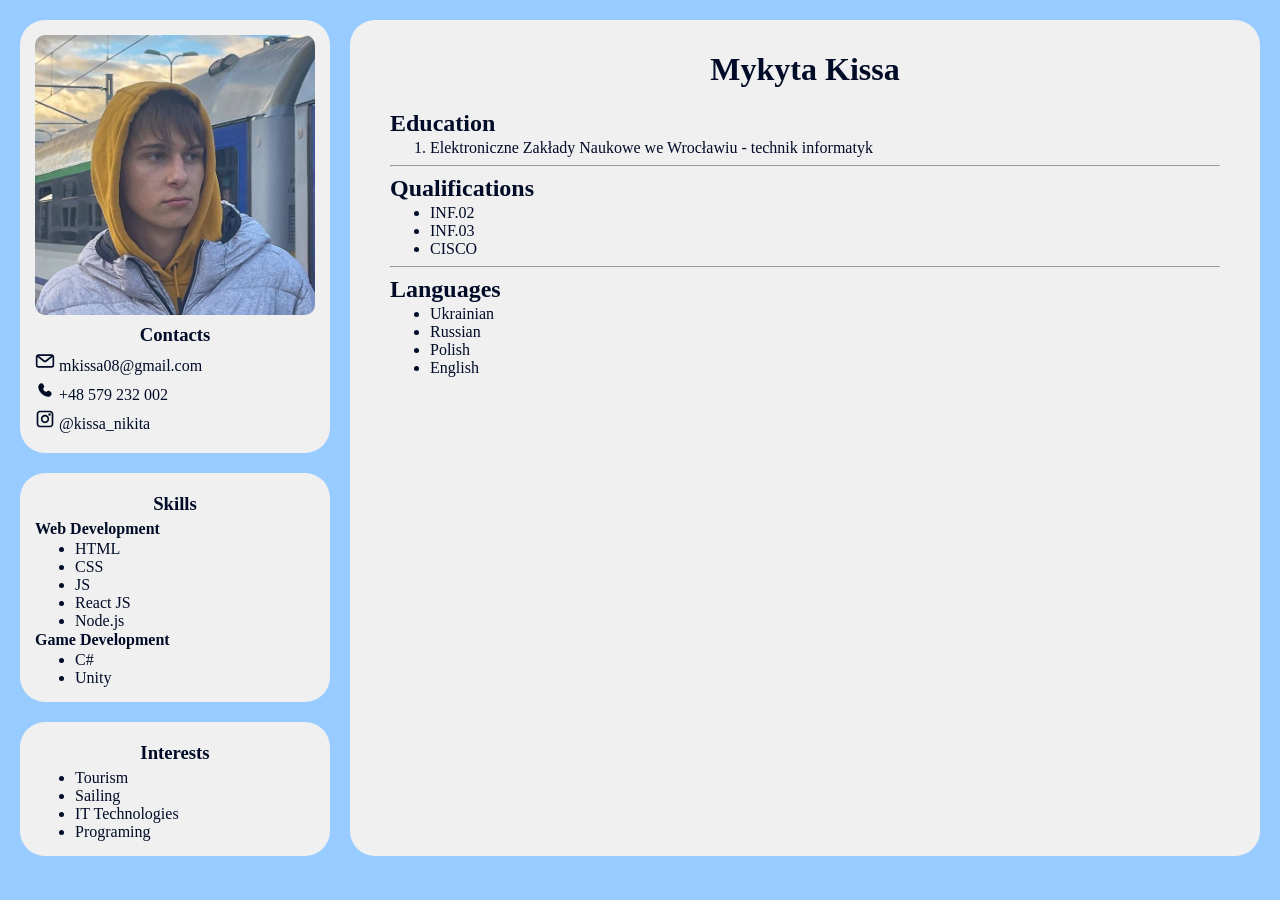
==== index.html @ 8206e215 "CV v1" ====
<!doctype html>
<html lang="en">
    <head>
        <meta charset="utf-8">
        <link rel="stylesheet" href="style.css">
        <title>Mykyta Kissa</title>
    </head>
    <body>
        <div id="contacts">
            <img src="graphics/my-photo.JPG">
            <h3 class="centred">Contacts</h3>
            <p>
                <svg><use href="./graphics/icons.svg#icon-mail"></use></svg>
                <a href="mailto:mkissa08@gmail.com">mkissa08@gmail.com</a>
            </p>
            <p>
                <svg><use href="./graphics/icons.svg#icon-phone"></use></svg>
                <a href="tel:+48579232002">+48 579 232 002</a>
            </p>
            <p>
                <svg><use href="./graphics/icons.svg#icon-instagram"></use></svg>
                <a href="https://www.instagram.com/kissa_nikita">@kissa_nikita</a>
            </p>
        </div>
        <div id="skills">
            <h3 class="centred">Skills</h3>
            <h4>Web Development</h4>
            <ul>
                <li>HTML</li>
                <li>CSS</li>
                <li>JS</li>
                <li>React JS</li>
                <li>Node.js</li>
            </ul>
            <h4>Game Development</h4>
            <ul>
                <li>C#</li>
                <li>Unity</li>
            </ul>
        </div>
        <div id="interests">
            <h3 class="centred">Interests</h3>
            <ul>
                <li>Tourism</li>
                <li>Sailing</li>
                <li>IT Technologies</li>
                <li>Programing</li>
            </ul>
        </div>
        <div id="main-body">
            <h1 class="centred">Mykyta Kissa</h1>
            <h2>Education</h2>
            <ol>
                <li>Elektroniczne Zakłady Naukowe we Wrocławiu - technik informatyk</li>
            </ol>
            <hr>
            <h2>Qualifications</h2>
            <ul>
                <li>INF.02</li>
                <li>INF.03</li>
                <li>CISCO</li>
            </ul>
            <hr>
            <h2>Languages</h2>
            <ul>
                <li>Ukrainian</li>
                <li>Russian</li>
                <li>Polish</li>
                <li>English</li>
            </ul>
        </div>
    </body>
</html>
---- style.css ----
:root {
	--main-color: #98cbff;
	--back-color: #f0f0f0;
	--text-color: #000b27;
}

#sm-wrapper{
	display: none;
}

*{
	color: var(--text-color);
}

.centred{
	text-align: center;
}

body{
	font-family: Calibri, serif;

	background-color: var(--main-color);

	margin: 20px;

	display: grid;
	grid-template-columns: 310px 3fr;
	grid-template-rows: auto auto auto;
	grid-gap: 20px;
	grid-template-areas: 	"contacts main-body"
							"skills main-body"
							"interests main-body";
}

#contacts{grid-area: contacts;}
#skills{grid-area: skills;}
#interests{grid-area: interests;}
#main-body{
	grid-area: main-body;
	padding: 10px 40px;
}

div{
	background-color: var(--back-color);
	border-radius: 25px;

	padding: 15px;
}

#contacts img{

	width: 100%;
	border-radius: 10px;
}

#contacts p{
	margin: 5px 0
}

h2{
	margin: 2px 0;
}

h3{
	margin: 5px 0;
}

h4{
	margin: 1px 0;
}

ul, ol{
	margin: 2px 0 0 0;
}

svg{
	fill: var(--text-color);
	width: 20px;
	height: 20px;
}

a{
	color: var(--text-color);
	text-decoration: none;
}
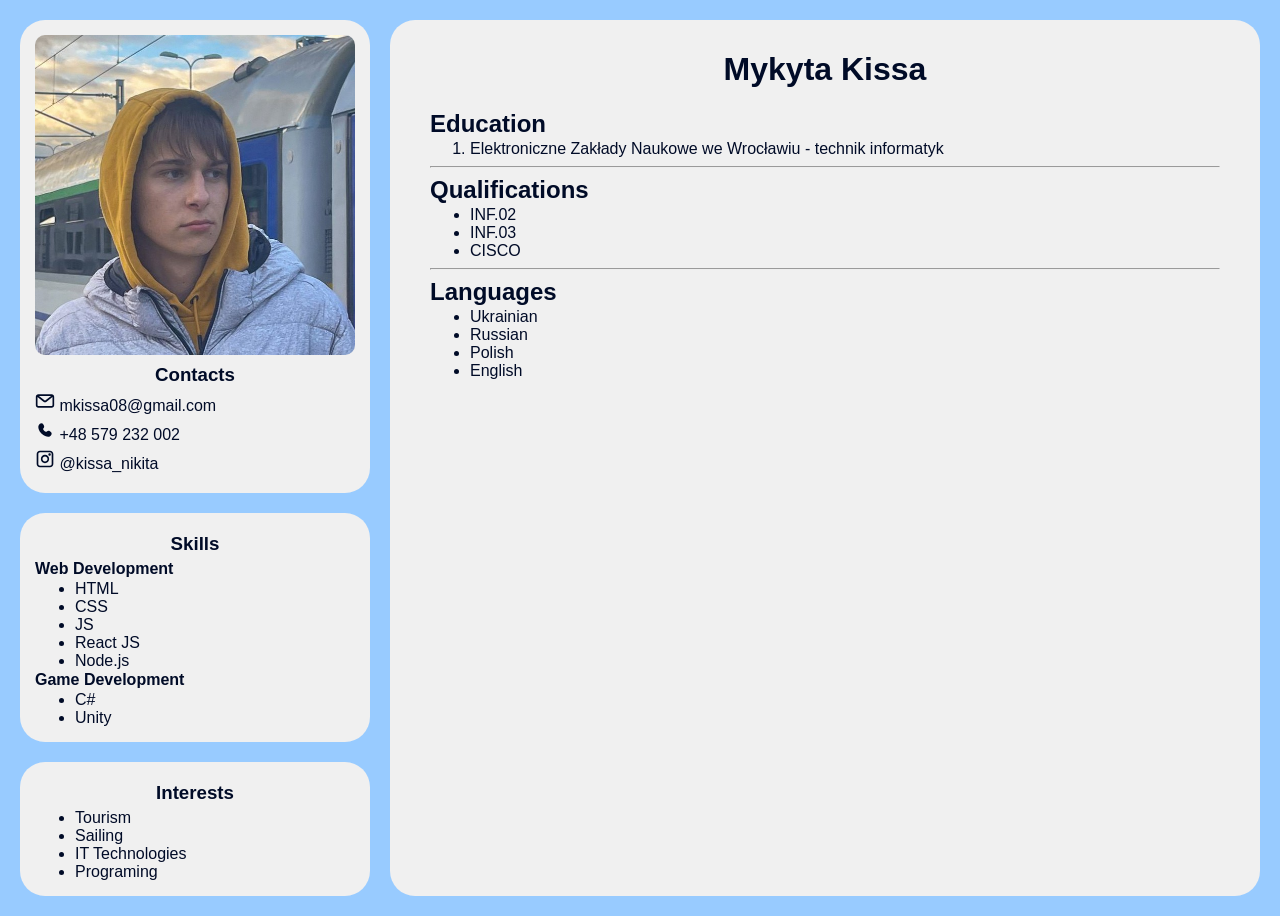
==== commit 92707f1d: "Responsibility 2" ====
--- a/index.html
+++ b/index.html
@@ -1,73 +1,88 @@
-<!doctype html>
-<html lang="en">
-    <head>
-        <meta charset="utf-8">
-        <link rel="stylesheet" href="style.css">
-        <title>Mykyta Kissa</title>
-    </head>
-    <body>
-        <div id="contacts">
-            <img src="graphics/my-photo.JPG">
-            <h3 class="centred">Contacts</h3>
-            <p>
-                <svg><use href="./graphics/icons.svg#icon-mail"></use></svg>
-                <a href="mailto:mkissa08@gmail.com">mkissa08@gmail.com</a>
-            </p>
-            <p>
-                <svg><use href="./graphics/icons.svg#icon-phone"></use></svg>
-                <a href="tel:+48579232002">+48 579 232 002</a>
-            </p>
-            <p>
-                <svg><use href="./graphics/icons.svg#icon-instagram"></use></svg>
-                <a href="https://www.instagram.com/kissa_nikita">@kissa_nikita</a>
-            </p>
-        </div>
-        <div id="skills">
-            <h3 class="centred">Skills</h3>
-            <h4>Web Development</h4>
-            <ul>
-                <li>HTML</li>
-                <li>CSS</li>
-                <li>JS</li>
-                <li>React JS</li>
-                <li>Node.js</li>
-            </ul>
-            <h4>Game Development</h4>
-            <ul>
-                <li>C#</li>
-                <li>Unity</li>
-            </ul>
-        </div>
-        <div id="interests">
-            <h3 class="centred">Interests</h3>
-            <ul>
-                <li>Tourism</li>
-                <li>Sailing</li>
-                <li>IT Technologies</li>
-                <li>Programing</li>
-            </ul>
-        </div>
-        <div id="main-body">
-            <h1 class="centred">Mykyta Kissa</h1>
-            <h2>Education</h2>
-            <ol>
-                <li>Elektroniczne Zakłady Naukowe we Wrocławiu - technik informatyk</li>
-            </ol>
-            <hr>
-            <h2>Qualifications</h2>
-            <ul>
-                <li>INF.02</li>
-                <li>INF.03</li>
-                <li>CISCO</li>
-            </ul>
-            <hr>
-            <h2>Languages</h2>
-            <ul>
-                <li>Ukrainian</li>
-                <li>Russian</li>
-                <li>Polish</li>
-                <li>English</li>
-            </ul>
-        </div>
-    </body>
+<!doctype html>
+<html lang="en">
+    <head>
+        <meta charset="utf-8">
+        <link rel="stylesheet" href="style.css">
+        <title>Mykyta Kissa</title>
+
+        <meta name="viewport" content="width=device-width, initial-scale=1.0">
+
+        <meta property="og:url" content="https://nikitakissa.github.io">
+        <meta property="og:type" content="website">
+        <meta property="og:title" content="Mykyta Kissa">
+        <meta property="og:description" content="Mykyta Kissa - junior web fullstack developer, with huge ambitions">
+        <meta property="og:image" content="https://nikitakissa.github.io/graphics/my-photo.JPG">
+
+        <meta name="twitter:card" content="summary_large_image">
+        <meta property="twitter:domain" content="nikitakissa.github.io">
+        <meta property="twitter:url" content="https://nikitakissa.github.io">
+        <meta name="twitter:title" content="Mykyta Kissa">
+        <meta name="twitter:description" content="Mykyta Kissa - junior web fullstack developer, with huge ambitions">
+        <meta name="twitter:image" content="https://nikitakissa.github.io/graphics/my-photo.JPG">
+    </head>
+    <body>
+        <div id="contacts">
+            <img src="graphics/my-photo.JPG">
+            <h3 class="centred">Contacts</h3>
+            <p>
+                <svg><use href="./graphics/icons.svg#icon-mail"></use></svg>
+                <a href="mailto:mkissa08@gmail.com">mkissa08@gmail.com</a>
+            </p>
+            <p>
+                <svg><use href="./graphics/icons.svg#icon-phone"></use></svg>
+                <a href="tel:+48579232002">+48 579 232 002</a>
+            </p>
+            <p>
+                <svg><use href="./graphics/icons.svg#icon-instagram"></use></svg>
+                <a href="https://www.instagram.com/kissa_nikita">@kissa_nikita</a>
+            </p>
+        </div>
+        <div id="skills">
+            <h3 class="centred">Skills</h3>
+            <h4>Web Development</h4>
+            <ul>
+                <li>HTML</li>
+                <li>CSS</li>
+                <li>JS</li>
+                <li>React JS</li>
+                <li>Node.js</li>
+            </ul>
+            <h4>Game Development</h4>
+            <ul>
+                <li>C#</li>
+                <li>Unity</li>
+            </ul>
+        </div>
+        <div id="interests">
+            <h3 class="centred">Interests</h3>
+            <ul>
+                <li>Tourism</li>
+                <li>Sailing</li>
+                <li>IT Technologies</li>
+                <li>Programing</li>
+            </ul>
+        </div>
+        <div id="main-body">
+            <h1 class="centred">Mykyta Kissa</h1>
+            <h2>Education</h2>
+            <ol>
+                <li>Elektroniczne Zakłady Naukowe we Wrocławiu - technik informatyk</li>
+            </ol>
+            <hr>
+            <h2>Qualifications</h2>
+            <ul>
+                <li>INF.02</li>
+                <li>INF.03</li>
+                <li>CISCO</li>
+            </ul>
+            <hr>
+            <h2>Languages</h2>
+            <ul>
+                <li>Ukrainian</li>
+                <li>Russian</li>
+                <li>Polish</li>
+                <li>English</li>
+            </ul>
+        </div>
+    </body>
 </html>
--- a/style.css
+++ b/style.css
@@ -1,85 +1,105 @@
-:root {
-	--main-color: #98cbff;
-	--back-color: #f0f0f0;
-	--text-color: #000b27;
-}
-
-#sm-wrapper{
-	display: none;
-}
-
-*{
-	color: var(--text-color);
-}
-
-.centred{
-	text-align: center;
-}
-
-body{
-	font-family: Calibri, serif;
-
-	background-color: var(--main-color);
-
-	margin: 20px;
-
-	display: grid;
-	grid-template-columns: 310px 3fr;
-	grid-template-rows: auto auto auto;
-	grid-gap: 20px;
-	grid-template-areas: 	"contacts main-body"
-							"skills main-body"
-							"interests main-body";
-}
-
-#contacts{grid-area: contacts;}
-#skills{grid-area: skills;}
-#interests{grid-area: interests;}
-#main-body{
-	grid-area: main-body;
-	padding: 10px 40px;
-}
-
-div{
-	background-color: var(--back-color);
-	border-radius: 25px;
-
-	padding: 15px;
-}
-
-#contacts img{
-
-	width: 100%;
-	border-radius: 10px;
-}
-
-#contacts p{
-	margin: 5px 0
-}
-
-h2{
-	margin: 2px 0;
-}
-
-h3{
-	margin: 5px 0;
-}
-
-h4{
-	margin: 1px 0;
-}
-
-ul, ol{
-	margin: 2px 0 0 0;
-}
-
-svg{
-	fill: var(--text-color);
-	width: 20px;
-	height: 20px;
-}
-
-a{
-	color: var(--text-color);
-	text-decoration: none;
+:root {
+	--main-color: #98cbff;
+	--back-color: #f0f0f0;
+	--text-color: #000b27;
+}
+
+#sm-wrapper{
+	display: none;
+}
+
+*{
+	color: var(--text-color);
+}
+
+.centred{
+	text-align: center;
+}
+
+body{
+	font-family: Calibri, sans-serif;
+
+	background-color: var(--main-color);
+
+	margin: 20px;
+
+	display: grid;
+	grid-template-columns: 350px 3fr;
+	grid-template-rows: auto auto auto;
+	grid-gap: 20px;
+	grid-template-areas: 	"contacts main-body"
+							"skills main-body"
+							"interests main-body";
+}
+
+#contacts{grid-area: contacts;}
+#skills{grid-area: skills;}
+#interests{grid-area: interests;}
+#main-body{
+	grid-area: main-body;
+	padding: 10px 40px;
+}
+
+div{
+	background-color: var(--back-color);
+	border-radius: 25px;
+
+	/* filter: drop-shadow(5px 5px 5px #8cd5ff); */
+
+	padding: 15px;
+}
+
+#contacts img{
+
+	width: 100%;
+	border-radius: 10px;
+}
+
+#contacts p{
+	margin: 5px 0
+}
+
+h2{
+	margin: 2px 0;
+}
+
+h3{
+	margin: 5px 0;
+}
+
+h4{
+	margin: 1px 0;
+}
+
+ul, ol{
+	margin: 2px 0 0 0;
+}
+
+svg{
+	fill: var(--text-color);
+	width: 20px;
+	height: 20px;
+}
+
+a{
+	color: var(--text-color);
+	text-decoration: none;
+}
+
+@media screen and (width > 1350px){
+	body{
+		width: 1350px;
+		margin: 20px auto;
+	}
+}
+
+@media screen and (width < 750px){
+	body{
+		grid-template-columns: 1fr;
+		grid-auto-rows: auto;
+		grid-template-areas: 	"contacts"
+								"skills"
+								"interests"
+								"main-body";
+	}
 }
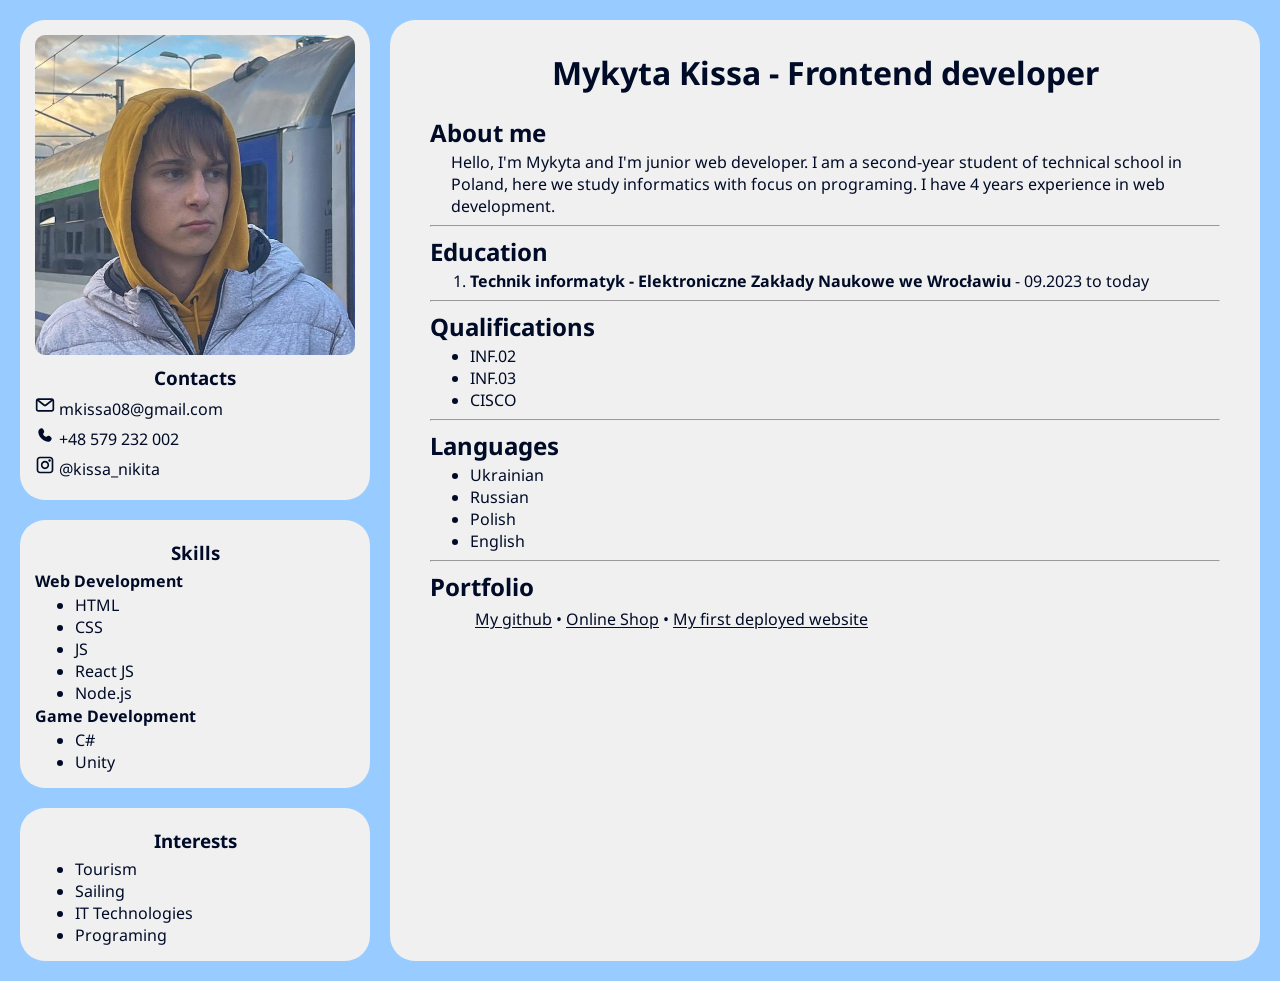
==== commit 7ebe2e63: "CV v3" ====
--- a/index.html
+++ b/index.html
@@ -4,6 +4,8 @@
         <meta charset="utf-8">
         <link rel="stylesheet" href="style.css">
         <title>Mykyta Kissa</title>
+
+        <link href="https://fonts.googleapis.com/css2?family=Noto+Sans:ital,wght@0,100..900;1,100..900&display=swap" rel="stylesheet">
 
         <meta name="viewport" content="width=device-width, initial-scale=1.0">
 
@@ -22,20 +24,22 @@
     </head>
     <body>
         <div id="contacts">
-            <img src="graphics/my-photo.JPG">
+            <img src="graphics/my-photo.JPG" alt="Mykyta's photo">
             <h3 class="centred">Contacts</h3>
-            <p>
-                <svg><use href="./graphics/icons.svg#icon-mail"></use></svg>
-                <a href="mailto:mkissa08@gmail.com">mkissa08@gmail.com</a>
-            </p>
-            <p>
-                <svg><use href="./graphics/icons.svg#icon-phone"></use></svg>
-                <a href="tel:+48579232002">+48 579 232 002</a>
-            </p>
-            <p>
-                <svg><use href="./graphics/icons.svg#icon-instagram"></use></svg>
-                <a href="https://www.instagram.com/kissa_nikita">@kissa_nikita</a>
-            </p>
+            <nav>
+                <p>
+                    <svg><use href="./graphics/icons.svg#icon-mail"></use></svg>
+                    <a href="mailto:mkissa08@gmail.com">mkissa08@gmail.com</a>
+                </p>
+                <p>
+                    <svg><use href="./graphics/icons.svg#icon-phone"></use></svg>
+                    <a href="tel:+48579232002">+48 579 232 002</a>
+                </p>
+                <p>
+                    <svg><use href="./graphics/icons.svg#icon-instagram"></use></svg>
+                    <a href="https://www.instagram.com/kissa_nikita">@kissa_nikita</a>
+                </p>
+            </nav>
         </div>
         <div id="skills">
             <h3 class="centred">Skills</h3>
@@ -63,12 +67,18 @@
             </ul>
         </div>
         <div id="main-body">
-            <h1 class="centred">Mykyta Kissa</h1>
+            <h1 class="centred"><strong>Mykyta Kissa</strong> - Frontend developer</h1>
+
+            <h2>About me</h2>
+            <p>Hello, I'm Mykyta and I'm junior web developer. I am a second-year student of technical school in Poland, here we study informatics with focus on programing. I have 4 years experience in web development.</p>
+            <hr>
+
             <h2>Education</h2>
             <ol>
-                <li>Elektroniczne Zakłady Naukowe we Wrocławiu - technik informatyk</li>
+                <li><strong>Technik informatyk - Elektroniczne Zakłady Naukowe we Wrocławiu</strong> - 09.2023 to today</li>
             </ol>
             <hr>
+
             <h2>Qualifications</h2>
             <ul>
                 <li>INF.02</li>
@@ -76,6 +86,7 @@
                 <li>CISCO</li>
             </ul>
             <hr>
+
             <h2>Languages</h2>
             <ul>
                 <li>Ukrainian</li>
@@ -83,6 +94,18 @@
                 <li>Polish</li>
                 <li>English</li>
             </ul>
+            <hr>
+
+            <h2>Portfolio</h2>
+            <p>
+                <svg><use href="./graphics/icons.svg#icon-github"></use></svg>
+                <a href="https://github.com/NikitaKissa">My github</a>
+                &bull;
+                <a href="https://nikitakissa.github.io/HapyShop/">Online Shop</a>
+                &bull;
+                <a href="https://nikitakissa.github.io/SchoolDZ/">My first deployed website</a>
+            </p>
+            <p></p>
         </div>
     </body>
 </html>
--- a/style.css
+++ b/style.css
@@ -17,7 +17,7 @@
 }
 
 body{
-	font-family: Calibri, sans-serif;
+	font-family: "Noto Sans", sans-serif;
 
 	background-color: var(--main-color);
 
@@ -32,6 +32,10 @@
 							"interests main-body";
 }
 
+p{
+	margin: 0;
+}
+
 #contacts{grid-area: contacts;}
 #skills{grid-area: skills;}
 #interests{grid-area: interests;}
@@ -40,11 +44,13 @@
 	padding: 10px 40px;
 }
 
+#main-body p{padding: 0 0 0 21px}
+
 div{
 	background-color: var(--back-color);
 	border-radius: 25px;
 
-	/* filter: drop-shadow(5px 5px 5px #8cd5ff); */
+	/*box-shadow: 0 0 5px 5px #52708f;*/
 
 	padding: 15px;
 }
@@ -81,9 +87,13 @@
 	height: 20px;
 }
 
+nav a{
+	text-decoration: none;
+}
+
 a{
 	color: var(--text-color);
-	text-decoration: none;
+	text-underline-offset: 2px;
 }
 
 @media screen and (width > 1350px){
@@ -95,6 +105,9 @@
 
 @media screen and (width < 750px){
 	body{
+		margin: 7px;
+
+		grid-gap: 10px;
 		grid-template-columns: 1fr;
 		grid-auto-rows: auto;
 		grid-template-areas: 	"contacts"
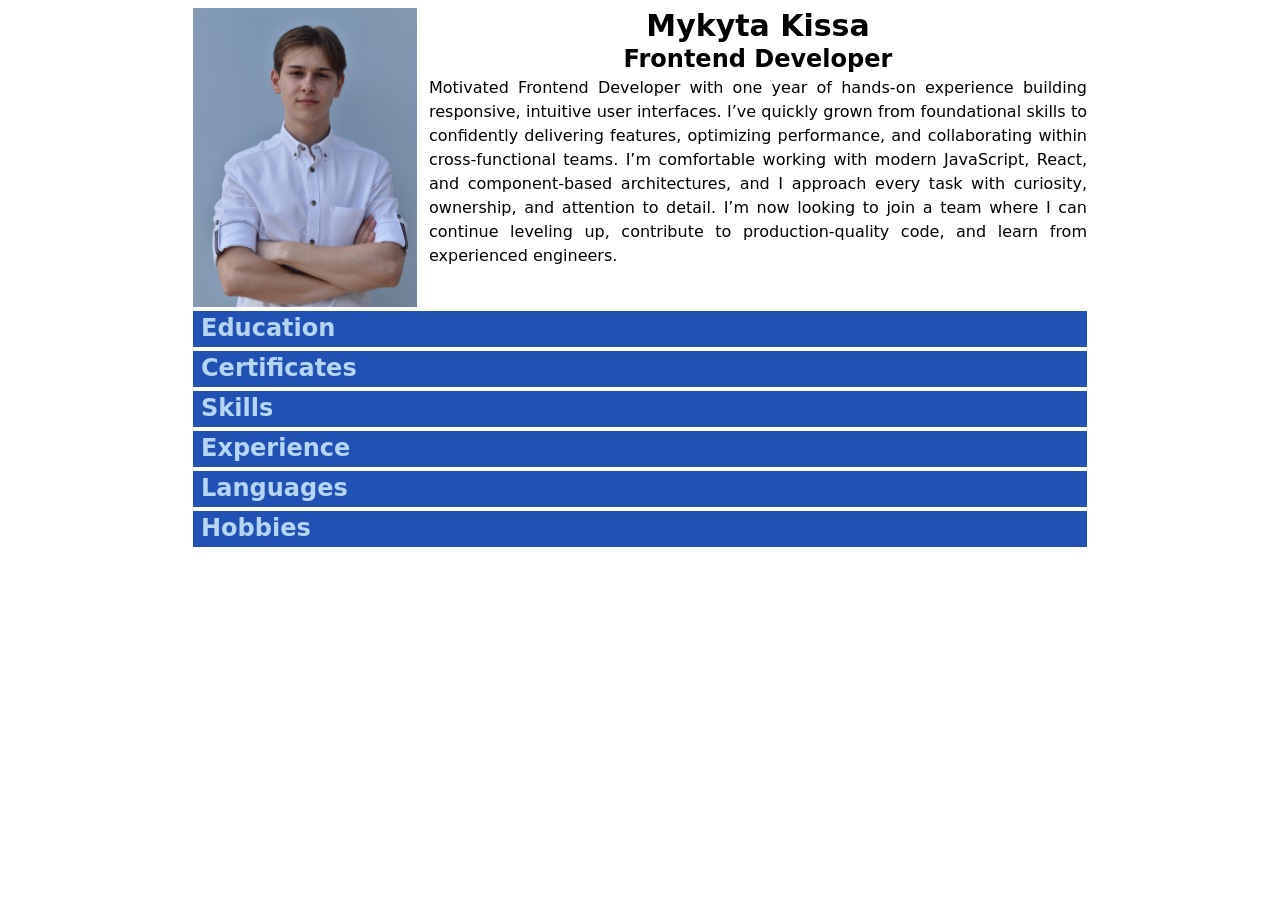
==== commit bd19e1d6: "nuxt" ====
--- a/index.html
+++ b/index.html
@@ -1,111 +1 @@
-<!doctype html>
-<html lang="en">
-    <head>
-        <meta charset="utf-8">
-        <link rel="stylesheet" href="style.css">
-        <title>Mykyta Kissa</title>
-
-        <link href="https://fonts.googleapis.com/css2?family=Noto+Sans:ital,wght@0,100..900;1,100..900&display=swap" rel="stylesheet">
-
-        <meta name="viewport" content="width=device-width, initial-scale=1.0">
-
-        <meta property="og:url" content="https://nikitakissa.github.io">
-        <meta property="og:type" content="website">
-        <meta property="og:title" content="Mykyta Kissa">
-        <meta property="og:description" content="Mykyta Kissa - junior web fullstack developer, with huge ambitions">
-        <meta property="og:image" content="https://nikitakissa.github.io/graphics/my-photo.JPG">
-
-        <meta name="twitter:card" content="summary_large_image">
-        <meta property="twitter:domain" content="nikitakissa.github.io">
-        <meta property="twitter:url" content="https://nikitakissa.github.io">
-        <meta name="twitter:title" content="Mykyta Kissa">
-        <meta name="twitter:description" content="Mykyta Kissa - junior web fullstack developer, with huge ambitions">
-        <meta name="twitter:image" content="https://nikitakissa.github.io/graphics/my-photo.JPG">
-    </head>
-    <body>
-        <div id="contacts">
-            <img src="graphics/my-photo.JPG" alt="Mykyta's photo">
-            <h3 class="centred">Contacts</h3>
-            <nav>
-                <p>
-                    <svg><use href="./graphics/icons.svg#icon-mail"></use></svg>
-                    <a href="mailto:mkissa08@gmail.com">mkissa08@gmail.com</a>
-                </p>
-                <p>
-                    <svg><use href="./graphics/icons.svg#icon-phone"></use></svg>
-                    <a href="tel:+48579232002">+48 579 232 002</a>
-                </p>
-                <p>
-                    <svg><use href="./graphics/icons.svg#icon-instagram"></use></svg>
-                    <a href="https://www.instagram.com/kissa_nikita">@kissa_nikita</a>
-                </p>
-            </nav>
-        </div>
-        <div id="skills">
-            <h3 class="centred">Skills</h3>
-            <h4>Web Development</h4>
-            <ul>
-                <li>HTML</li>
-                <li>CSS</li>
-                <li>JS</li>
-                <li>React JS</li>
-                <li>Node.js</li>
-            </ul>
-            <h4>Game Development</h4>
-            <ul>
-                <li>C#</li>
-                <li>Unity</li>
-            </ul>
-        </div>
-        <div id="interests">
-            <h3 class="centred">Interests</h3>
-            <ul>
-                <li>Tourism</li>
-                <li>Sailing</li>
-                <li>IT Technologies</li>
-                <li>Programing</li>
-            </ul>
-        </div>
-        <div id="main-body">
-            <h1 class="centred"><strong>Mykyta Kissa</strong> - Frontend developer</h1>
-
-            <h2>About me</h2>
-            <p>Hello, I'm Mykyta and I'm junior web developer. I am a second-year student of technical school in Poland, here we study informatics with focus on programing. I have 4 years experience in web development.</p>
-            <hr>
-
-            <h2>Education</h2>
-            <ol>
-                <li><strong>Technik informatyk - Elektroniczne Zakłady Naukowe we Wrocławiu</strong> - 09.2023 to today</li>
-            </ol>
-            <hr>
-
-            <h2>Qualifications</h2>
-            <ul>
-                <li>INF.02</li>
-                <li>INF.03</li>
-                <li>CISCO</li>
-            </ul>
-            <hr>
-
-            <h2>Languages</h2>
-            <ul>
-                <li>Ukrainian</li>
-                <li>Russian</li>
-                <li>Polish</li>
-                <li>English</li>
-            </ul>
-            <hr>
-
-            <h2>Portfolio</h2>
-            <p>
-                <svg><use href="./graphics/icons.svg#icon-github"></use></svg>
-                <a href="https://github.com/NikitaKissa">My github</a>
-                &bull;
-                <a href="https://nikitakissa.github.io/HapyShop/">Online Shop</a>
-                &bull;
-                <a href="https://nikitakissa.github.io/SchoolDZ/">My first deployed website</a>
-            </p>
-            <p></p>
-        </div>
-    </body>
-</html>+<!DOCTYPE html><html><head><meta charset="utf-8"><meta name="viewport" content="width=device-width, initial-scale=1"><link rel="stylesheet" href="/_nuxt/entry.Dm4qKGd-.css" crossorigin><link rel="preload" as="fetch" crossorigin="anonymous" href="/_payload.json?a105165f-2aed-46e8-a5e0-90643547eddf"><link rel="modulepreload" as="script" crossorigin href="/_nuxt/C4t9eHeU.js"><link rel="modulepreload" as="script" crossorigin href="/_nuxt/DvK8Dorf.js"><link rel="modulepreload" as="script" crossorigin href="/_nuxt/BCnnkQ7p.js"><link rel="preload" as="fetch" fetchpriority="low" crossorigin="anonymous" href="/_nuxt/builds/meta/a105165f-2aed-46e8-a5e0-90643547eddf.json"><script type="module" src="/_nuxt/C4t9eHeU.js" crossorigin></script></head><body><div id="__nuxt"><!--[--><header></header><main class="max-w-[910px] mx-auto p-2"><!--[--><!--[--><div class="flex gap-3"><img class="w-56" src="/my-photo.jpg"><div class="w-full"><h1 class="text-3xl font-bold text-center">Mykyta Kissa</h1><h2 class="text-2xl font-semibold text-center">Frontend Developer</h2><p class="text-justify"><!--[-->Motivated Frontend Developer with one year of hands-on experience building responsive, intuitive user interfaces. I’ve quickly grown from foundational skills to confidently delivering features, optimizing performance, and collaborating within cross-functional teams. I’m comfortable working with modern JavaScript, React, and component-based architectures, and I approach every task with curiosity, ownership, and attention to detail. I’m now looking to join a team where I can continue leveling up, contribute to production-quality code, and learn from experienced engineers.<!--]--></p></div></div><div><h2 class="my-1 px-2 py-0.5 text-2xl font-semibold text-header-text bg-header-bg">Education</h2><!--[--><!--]--></div><div><h2 class="my-1 px-2 py-0.5 text-2xl font-semibold text-header-text bg-header-bg">Certificates</h2><!--[--><!--]--></div><div><h2 class="my-1 px-2 py-0.5 text-2xl font-semibold text-header-text bg-header-bg">Skills</h2><!--[--><!--]--></div><div><h2 class="my-1 px-2 py-0.5 text-2xl font-semibold text-header-text bg-header-bg">Experience</h2><!--[--><!--]--></div><div><h2 class="my-1 px-2 py-0.5 text-2xl font-semibold text-header-text bg-header-bg">Languages</h2><!--[--><!--]--></div><div><h2 class="my-1 px-2 py-0.5 text-2xl font-semibold text-header-text bg-header-bg">Hobbies</h2><!--[--><!--]--></div><!--]--><!--]--></main><footer></footer><!--]--></div><div id="teleports"></div><script type="application/json" data-nuxt-data="nuxt-app" data-ssr="true" id="__NUXT_DATA__" data-src="/_payload.json?a105165f-2aed-46e8-a5e0-90643547eddf">[{"state":1,"once":3,"_errors":4,"serverRendered":6,"path":7,"prerenderedAt":8},["Reactive",2],{},["Set"],["ShallowReactive",5],{},true,"/",1763324418368]</script><script>window.__NUXT__={};window.__NUXT__.config={public:{},app:{baseURL:"/",buildId:"a105165f-2aed-46e8-a5e0-90643547eddf",buildAssetsDir:"/_nuxt/",cdnURL:""}}</script></body></html>
--- a/_nuxt/entry.Dm4qKGd-.css
+++ b/_nuxt/entry.Dm4qKGd-.css
@@ -0,0 +1 @@
+@layer properties{@supports ((-webkit-hyphens:none) and (not (margin-trim:inline))) or ((-moz-orient:inline) and (not (color:rgb(from red r g b)))){*,::backdrop,:after,:before{--tw-font-weight:initial}}}@layer theme{:host,:root{--font-sans:ui-sans-serif,system-ui,sans-serif,"Apple Color Emoji","Segoe UI Emoji","Segoe UI Symbol","Noto Color Emoji";--font-mono:ui-monospace,SFMono-Regular,Menlo,Monaco,Consolas,"Liberation Mono","Courier New",monospace;--color-green-600:oklch(62.7% .194 149.214);--spacing:.25rem;--text-xl:1.25rem;--text-xl--line-height:1.4;--text-2xl:1.5rem;--text-2xl--line-height:1.33333;--text-3xl:1.875rem;--text-3xl--line-height:1.2;--font-weight-semibold:600;--font-weight-bold:700;--default-font-family:var(--font-sans);--default-mono-font-family:var(--font-mono);--color-header-text:#b5d5f1;--color-header-bg:#2051b3}}@layer base{*,::backdrop,:after,:before{border:0 solid;box-sizing:border-box;margin:0;padding:0}::file-selector-button{border:0 solid;box-sizing:border-box;margin:0;padding:0}:host,html{-webkit-text-size-adjust:100%;font-family:var(--default-font-family,ui-sans-serif,system-ui,sans-serif,"Apple Color Emoji","Segoe UI Emoji","Segoe UI Symbol","Noto Color Emoji");font-feature-settings:var(--default-font-feature-settings,normal);font-variation-settings:var(--default-font-variation-settings,normal);line-height:1.5;-moz-tab-size:4;-o-tab-size:4;tab-size:4;-webkit-tap-highlight-color:transparent}hr{border-top-width:1px;color:inherit;height:0}abbr:where([title]){-webkit-text-decoration:underline dotted;text-decoration:underline dotted}h1,h2,h3,h4,h5,h6{font-size:inherit;font-weight:inherit}a{color:inherit;-webkit-text-decoration:inherit;text-decoration:inherit}b,strong{font-weight:bolder}code,kbd,pre,samp{font-family:var(--default-mono-font-family,ui-monospace,SFMono-Regular,Menlo,Monaco,Consolas,"Liberation Mono","Courier New",monospace);font-feature-settings:var(--default-mono-font-feature-settings,normal);font-size:1em;font-variation-settings:var(--default-mono-font-variation-settings,normal)}small{font-size:80%}sub,sup{font-size:75%;line-height:0;position:relative;vertical-align:baseline}sub{bottom:-.25em}sup{top:-.5em}table{border-collapse:collapse;border-color:inherit;text-indent:0}:-moz-focusring{outline:auto}progress{vertical-align:baseline}summary{display:list-item}menu,ol,ul{list-style:none}audio,canvas,embed,iframe,img,object,svg,video{display:block;vertical-align:middle}img,video{height:auto;max-width:100%}button,input,optgroup,select,textarea{background-color:#0000;border-radius:0;color:inherit;font:inherit;font-feature-settings:inherit;font-variation-settings:inherit;letter-spacing:inherit;opacity:1}::file-selector-button{background-color:#0000;border-radius:0;color:inherit;font:inherit;font-feature-settings:inherit;font-variation-settings:inherit;letter-spacing:inherit;opacity:1}:where(select:is([multiple],[size])) optgroup{font-weight:bolder}:where(select:is([multiple],[size])) optgroup option{padding-inline-start:20px}::file-selector-button{margin-inline-end:4px}::-moz-placeholder{opacity:1}::placeholder{opacity:1}@supports (not (-webkit-appearance:-apple-pay-button)) or (contain-intrinsic-size:1px){::-moz-placeholder{color:currentColor}::placeholder{color:currentColor}@supports (color:color-mix(in lab,red,red)){::-moz-placeholder{color:color-mix(in oklab,currentcolor 50%,transparent)}::placeholder{color:color-mix(in oklab,currentcolor 50%,transparent)}}}textarea{resize:vertical}::-webkit-search-decoration{-webkit-appearance:none}::-webkit-date-and-time-value{min-height:1lh;text-align:inherit}::-webkit-datetime-edit{display:inline-flex}::-webkit-datetime-edit-fields-wrapper{padding:0}::-webkit-datetime-edit,::-webkit-datetime-edit-year-field{padding-block:0}::-webkit-datetime-edit-day-field,::-webkit-datetime-edit-month-field{padding-block:0}::-webkit-datetime-edit-hour-field,::-webkit-datetime-edit-minute-field{padding-block:0}::-webkit-datetime-edit-millisecond-field,::-webkit-datetime-edit-second-field{padding-block:0}::-webkit-datetime-edit-meridiem-field{padding-block:0}::-webkit-calendar-picker-indicator{line-height:1}:-moz-ui-invalid{box-shadow:none}button,input:where([type=button],[type=reset],[type=submit]){-webkit-appearance:button;-moz-appearance:button;appearance:button}::file-selector-button{-webkit-appearance:button;-moz-appearance:button;appearance:button}::-webkit-inner-spin-button,::-webkit-outer-spin-button{height:auto}[hidden]:where(:not([hidden=until-found])){display:none!important}}@layer components;@layer utilities{.mx-auto{margin-inline:auto}.my-1{margin-block:calc(var(--spacing)*1)}.flex{display:flex}.w-56{width:calc(var(--spacing)*56)}.w-full{width:100%}.max-w-\[910px\]{max-width:910px}.gap-3{gap:calc(var(--spacing)*3)}.bg-header-bg{background-color:var(--color-header-bg)}.p-2{padding:calc(var(--spacing)*2)}.px-2{padding-inline:calc(var(--spacing)*2)}.py-0\.5{padding-block:calc(var(--spacing)*.5)}.text-center{text-align:center}.text-justify{text-align:justify}.text-2xl{font-size:var(--text-2xl);line-height:var(--tw-leading,var(--text-2xl--line-height))}.text-3xl{font-size:var(--text-3xl);line-height:var(--tw-leading,var(--text-3xl--line-height))}.text-xl{font-size:var(--text-xl);line-height:var(--tw-leading,var(--text-xl--line-height))}.font-bold{--tw-font-weight:var(--font-weight-bold);font-weight:var(--font-weight-bold)}.font-semibold{--tw-font-weight:var(--font-weight-semibold);font-weight:var(--font-weight-semibold)}.text-green-600{color:var(--color-green-600)}.text-header-text{color:var(--color-header-text)}.underline{text-decoration-line:underline}}@property --tw-font-weight{syntax:"*";inherits:false}
